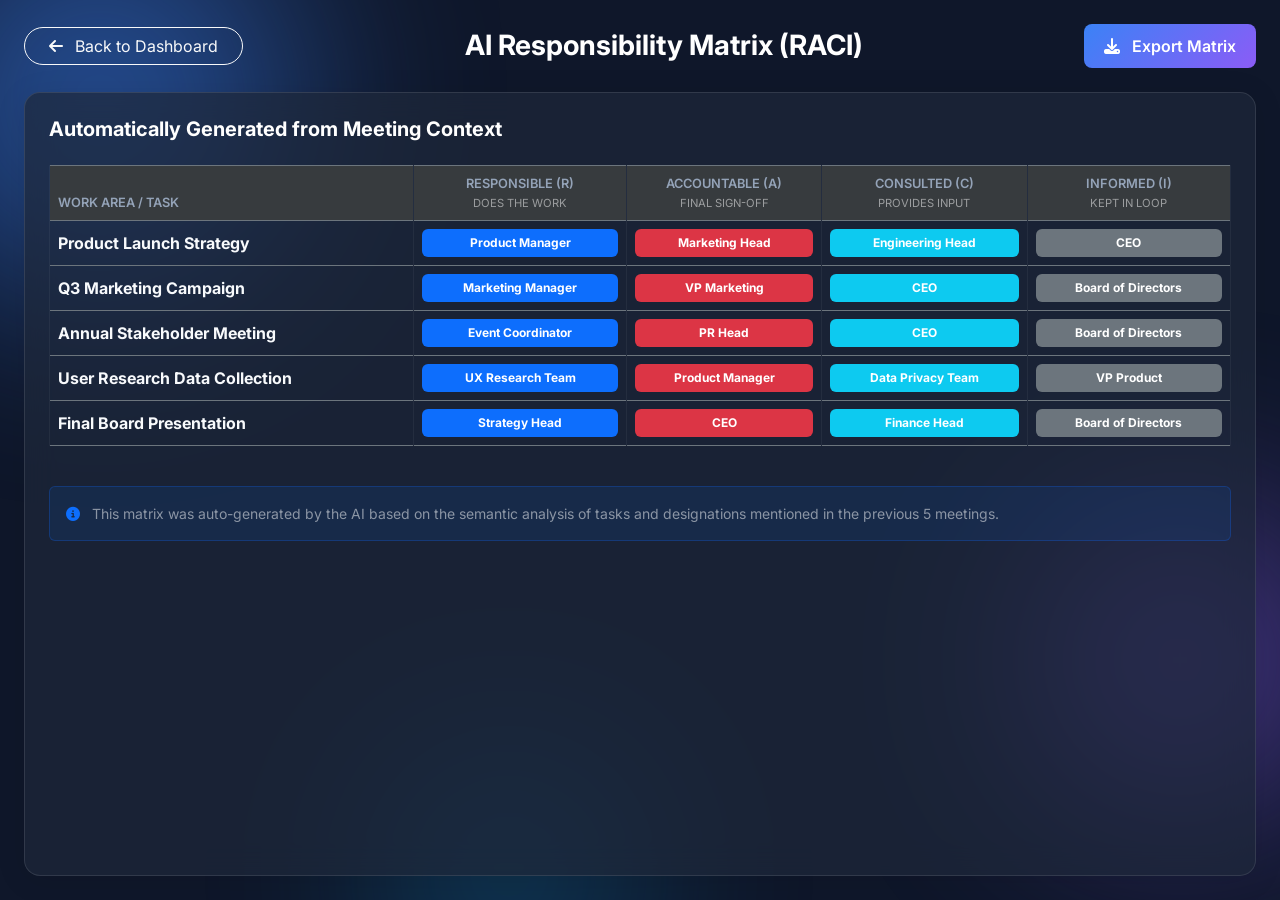
==== raci.html @ ea993d6a "j" ====
<!DOCTYPE html>
<html lang="en">
<head>
    <meta charset="UTF-8">
    <meta name="viewport" content="width=device-width, initial-scale=1.0">
    <title>AI RACI Matrix</title>
    <link href="https://cdn.jsdelivr.net/npm/bootstrap@5.3.2/dist/css/bootstrap.min.css" rel="stylesheet">
    <link rel="stylesheet" href="https://cdnjs.cloudflare.com/ajax/libs/font-awesome/6.4.2/css/all.min.css">
    <link href="https://fonts.googleapis.com/css2?family=Inter:wght@300;400;500;600;700&display=swap" rel="stylesheet">
    <link rel="stylesheet" href="style.css">
</head>
<body class="dark-theme">
    
    <div class="bg-shape shape-1"></div>
    <div class="bg-shape shape-2"></div>
    <div class="bg-shape shape-3"></div>

    <div class="container-fluid min-vh-100 d-flex flex-column p-4">
        <div class="d-flex justify-content-between align-items-center mb-4">
            <a href="index.html" class="btn btn-outline-light rounded-pill px-4"><i class="fa-solid fa-arrow-left me-2"></i> Back to Dashboard</a>
            <h3 class="text-white fw-bold mb-0">AI Responsibility Matrix (RACI)</h3>
            <button class="btn btn-primary premium-btn">
                <i class="fa-solid fa-download me-2"></i> Export Matrix
            </button>
        </div>

        <div class="glass-card p-4 rounded-4 flex-grow-1">
            <h5 class="text-white fw-bold mb-4">Automatically Generated from Meeting Context</h5>
            
            <div class="table-responsive">
                <table class="table table-dark table-bordered border-secondary glass-table text-center align-middle">
                    <thead class="table-active text-white-50">
                        <tr>
                            <th class="text-start">Work Area / Task</th>
                            <th>Responsible (R)<br><small class="text-white-50 fw-normal">Does the work</small></th>
                            <th>Accountable (A)<br><small class="text-white-50 fw-normal">Final sign-off</small></th>
                            <th>Consulted (C)<br><small class="text-white-50 fw-normal">Provides input</small></th>
                            <th>Informed (I)<br><small class="text-white-50 fw-normal">Kept in loop</small></th>
                        </tr>
                    </thead>
                    <tbody>
                        <tr>
                            <td class="text-start fw-bold">Product Launch Strategy</td>
                            <td><span class="badge bg-primary p-2 w-100">Product Manager</span></td>
                            <td><span class="badge bg-danger p-2 w-100">Marketing Head</span></td>
                            <td><span class="badge bg-info p-2 w-100">Engineering Head</span></td>
                            <td><span class="badge bg-secondary p-2 w-100">CEO</span></td>
                        </tr>
                        <tr>
                            <td class="text-start fw-bold">Q3 Marketing Campaign</td>
                            <td><span class="badge bg-primary p-2 w-100">Marketing Manager</span></td>
                            <td><span class="badge bg-danger p-2 w-100">VP Marketing</span></td>
                            <td><span class="badge bg-info p-2 w-100">CEO</span></td>
                            <td><span class="badge bg-secondary p-2 w-100">Board of Directors</span></td>
                        </tr>
                        <tr>
                            <td class="text-start fw-bold">Annual Stakeholder Meeting</td>
                            <td><span class="badge bg-primary p-2 w-100">Event Coordinator</span></td>
                            <td><span class="badge bg-danger p-2 w-100">PR Head</span></td>
                            <td><span class="badge bg-info p-2 w-100">CEO</span></td>
                            <td><span class="badge bg-secondary p-2 w-100">Board of Directors</span></td>
                        </tr>
                        <tr>
                            <td class="text-start fw-bold">User Research Data Collection</td>
                            <td><span class="badge bg-primary p-2 w-100">UX Research Team</span></td>
                            <td><span class="badge bg-danger p-2 w-100">Product Manager</span></td>
                            <td><span class="badge bg-info p-2 w-100">Data Privacy Team</span></td>
                            <td><span class="badge bg-secondary p-2 w-100">VP Product</span></td>
                        </tr>
                        <tr>
                            <td class="text-start fw-bold">Final Board Presentation</td>
                            <td><span class="badge bg-primary p-2 w-100">Strategy Head</span></td>
                            <td><span class="badge bg-danger p-2 w-100">CEO</span></td>
                            <td><span class="badge bg-info p-2 w-100">Finance Head</span></td>
                            <td><span class="badge bg-secondary p-2 w-100">Board of Directors</span></td>
                        </tr>
                    </tbody>
                </table>
            </div>
            
            <div class="mt-4 p-3 bg-primary bg-opacity-10 border border-primary border-opacity-25 rounded text-white-50 small">
                <i class="fa-solid fa-circle-info text-primary me-2"></i> This matrix was auto-generated by the AI based on the semantic analysis of tasks and designations mentioned in the previous 5 meetings.
            </div>
        </div>
    </div>
</body>
</html>
---- style.css ----
/* 
    AI Meeting Assistant (Enterprise Edition) 
    Premium Dark Mode & Glassmorphism Styles 
*/

:root {
    --primary-color: #3b82f6;
    --secondary-color: #8b5cf6;
    --bg-dark: #0f172a;
    --glass-bg: rgba(30, 41, 59, 0.7);
    --glass-border: rgba(255, 255, 255, 0.1);
    --text-primary: #f8fafc;
    --text-muted: #94a3b8;
    --danger: #ef4444;
    --warning: #f59e0b;
    --success: #10b981;
    --info: #0ea5e9;
}

body.dark-theme {
    background-color: var(--bg-dark);
    color: var(--text-primary);
    font-family: 'Inter', sans-serif;
    overflow-x: hidden;
    position: relative;
    min-height: 100vh;
}

/* Background Abstract Shapes */
.bg-shape {
    position: fixed;
    border-radius: 50%;
    filter: blur(100px);
    z-index: -1;
    opacity: 0.5;
}
.shape-1 {
    width: 400px;
    height: 400px;
    background: var(--primary-color);
    top: -100px;
    left: -100px;
}
.shape-2 {
    width: 300px;
    height: 300px;
    background: var(--secondary-color);
    bottom: 10%;
    right: -50px;
}
.shape-3 {
    width: 250px;
    height: 250px;
    background: var(--info);
    bottom: -100px;
    left: 30%;
    opacity: 0.3;
}

/* Glassmorphism Utilities */
.glass-card, .glass-sidebar, .glass-navbar {
    background: var(--glass-bg);
    backdrop-filter: blur(16px);
    -webkit-backdrop-filter: blur(16px);
    border: 1px solid var(--glass-border);
    box-shadow: 0 4px 30px rgba(0, 0, 0, 0.1);
}

/* Sidebar */
#wrapper {
    display: flex;
    min-height: 100vh;
}

#sidebar-wrapper {
    width: 260px;
    transition: all 0.3s ease;
    border-right: 1px solid var(--glass-border);
}

.list-group-item {
    border: none;
    font-weight: 500;
    transition: all 0.2s ease;
}

.list-group-item:hover, .active-nav {
    background: rgba(255,255,255,0.1) !important;
    transform: translateX(5px);
}
.active-nav {
    border-left: 4px solid var(--primary-color) !important;
}

/* Page Content */
#page-content-wrapper {
    flex-grow: 1;
    overflow-y: auto;
}

/* Stats Cards */
.stat-card {
    transition: transform 0.3s ease;
}
.stat-card:hover {
    transform: translateY(-5px);
}
.border-left-primary { border-left: 4px solid var(--primary-color); }
.border-left-warning { border-left: 4px solid var(--warning); }
.border-left-danger { border-left: 4px solid var(--danger); }
.border-left-success { border-left: 4px solid var(--success); }

.icon-box {
    width: 48px;
    height: 48px;
    border-radius: 12px;
    display: flex;
    align-items: center;
    justify-content: center;
    font-size: 20px;
}

/* Custom Buttons */
.premium-btn {
    background: linear-gradient(135deg, var(--primary-color), var(--secondary-color));
    border: none;
    padding: 10px 20px;
    border-radius: 8px;
    font-weight: 600;
    transition: all 0.3s ease;
}
.premium-btn:hover {
    box-shadow: 0 0 15px rgba(139, 92, 246, 0.5);
    transform: translateY(-2px);
}

/* Language Toggle Switch */
.language-switch {
    position: relative;
    width: 60px;
    height: 30px;
}
.language-switch .checkbox {
    opacity: 0;
    position: absolute;
}
.language-switch .label {
    background-color: rgba(255,255,255,0.1);
    border: 1px solid var(--glass-border);
    border-radius: 50px;
    cursor: pointer;
    display: flex;
    align-items: center;
    justify-content: space-between;
    padding: 5px;
    position: relative;
    height: 30px;
    width: 60px;
}
.language-switch .label .ball {
    background-color: white;
    border-radius: 50%;
    position: absolute;
    top: 2px;
    left: 2px;
    height: 24px;
    width: 24px;
    transform: translateX(0px);
    transition: transform 0.2s linear;
}
.language-switch .checkbox:checked + .label .ball {
    transform: translateX(30px);
}
.language-switch span {
    font-size: 10px;
    font-weight: bold;
    color: var(--text-primary);
    z-index: 1;
}
.language-switch .en { margin-left: 5px; }
.language-switch .hi { margin-right: 5px; }

/* Tables */
.glass-table {
    background: transparent !important;
}
.glass-table th, .glass-table td {
    background: transparent !important;
    border-color: rgba(255,255,255,0.05);
    color: var(--text-primary);
}
.glass-table th {
    font-weight: 600;
    text-transform: uppercase;
    font-size: 0.8rem;
    color: var(--text-muted);
}

/* Scrollbar */
::-webkit-scrollbar {
    width: 8px;
}
::-webkit-scrollbar-track {
    background: var(--bg-dark); 
}
::-webkit-scrollbar-thumb {
    background: var(--glass-bg); 
    border-radius: 10px;
}
::-webkit-scrollbar-thumb:hover {
    background: var(--primary-color); 
}

/* Responsive */
@media (max-width: 768px) {
    #sidebar-wrapper {
        margin-left: -260px;
    }
    #wrapper.toggled #sidebar-wrapper {
        margin-left: 0;
    }
}
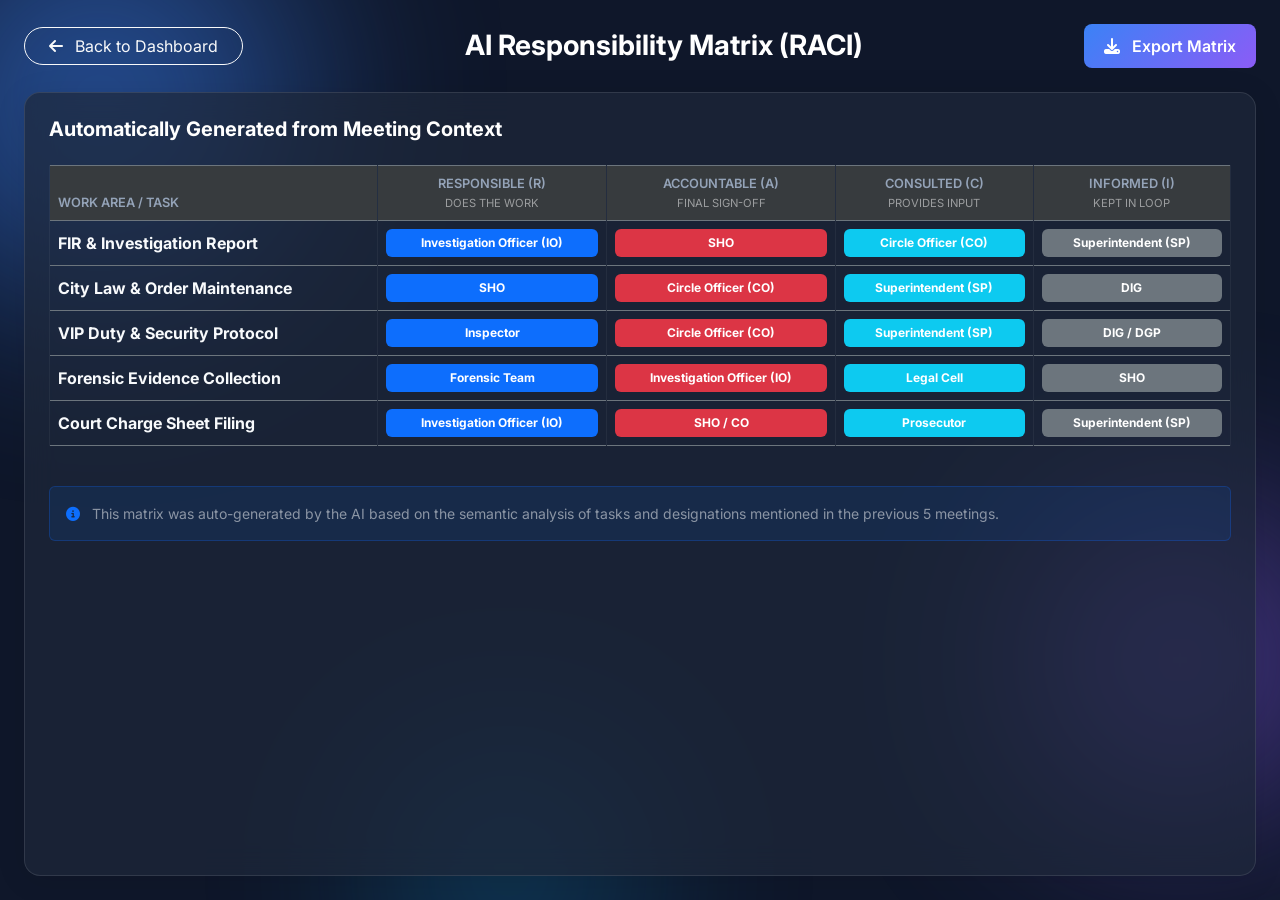
==== commit 96d05138: "h" ====
--- a/raci.html
+++ b/raci.html
@@ -40,39 +40,39 @@
                     </thead>
                     <tbody>
                         <tr>
-                            <td class="text-start fw-bold">Product Launch Strategy</td>
-                            <td><span class="badge bg-primary p-2 w-100">Product Manager</span></td>
-                            <td><span class="badge bg-danger p-2 w-100">Marketing Head</span></td>
-                            <td><span class="badge bg-info p-2 w-100">Engineering Head</span></td>
-                            <td><span class="badge bg-secondary p-2 w-100">CEO</span></td>
+                            <td class="text-start fw-bold">FIR & Investigation Report</td>
+                            <td><span class="badge bg-primary p-2 w-100">Investigation Officer (IO)</span></td>
+                            <td><span class="badge bg-danger p-2 w-100">SHO</span></td>
+                            <td><span class="badge bg-info p-2 w-100">Circle Officer (CO)</span></td>
+                            <td><span class="badge bg-secondary p-2 w-100">Superintendent (SP)</span></td>
                         </tr>
                         <tr>
-                            <td class="text-start fw-bold">Q3 Marketing Campaign</td>
-                            <td><span class="badge bg-primary p-2 w-100">Marketing Manager</span></td>
-                            <td><span class="badge bg-danger p-2 w-100">VP Marketing</span></td>
-                            <td><span class="badge bg-info p-2 w-100">CEO</span></td>
-                            <td><span class="badge bg-secondary p-2 w-100">Board of Directors</span></td>
+                            <td class="text-start fw-bold">City Law & Order Maintenance</td>
+                            <td><span class="badge bg-primary p-2 w-100">SHO</span></td>
+                            <td><span class="badge bg-danger p-2 w-100">Circle Officer (CO)</span></td>
+                            <td><span class="badge bg-info p-2 w-100">Superintendent (SP)</span></td>
+                            <td><span class="badge bg-secondary p-2 w-100">DIG</span></td>
                         </tr>
                         <tr>
-                            <td class="text-start fw-bold">Annual Stakeholder Meeting</td>
-                            <td><span class="badge bg-primary p-2 w-100">Event Coordinator</span></td>
-                            <td><span class="badge bg-danger p-2 w-100">PR Head</span></td>
-                            <td><span class="badge bg-info p-2 w-100">CEO</span></td>
-                            <td><span class="badge bg-secondary p-2 w-100">Board of Directors</span></td>
+                            <td class="text-start fw-bold">VIP Duty & Security Protocol</td>
+                            <td><span class="badge bg-primary p-2 w-100">Inspector</span></td>
+                            <td><span class="badge bg-danger p-2 w-100">Circle Officer (CO)</span></td>
+                            <td><span class="badge bg-info p-2 w-100">Superintendent (SP)</span></td>
+                            <td><span class="badge bg-secondary p-2 w-100">DIG / DGP</span></td>
                         </tr>
                         <tr>
-                            <td class="text-start fw-bold">User Research Data Collection</td>
-                            <td><span class="badge bg-primary p-2 w-100">UX Research Team</span></td>
-                            <td><span class="badge bg-danger p-2 w-100">Product Manager</span></td>
-                            <td><span class="badge bg-info p-2 w-100">Data Privacy Team</span></td>
-                            <td><span class="badge bg-secondary p-2 w-100">VP Product</span></td>
+                            <td class="text-start fw-bold">Forensic Evidence Collection</td>
+                            <td><span class="badge bg-primary p-2 w-100">Forensic Team</span></td>
+                            <td><span class="badge bg-danger p-2 w-100">Investigation Officer (IO)</span></td>
+                            <td><span class="badge bg-info p-2 w-100">Legal Cell</span></td>
+                            <td><span class="badge bg-secondary p-2 w-100">SHO</span></td>
                         </tr>
                         <tr>
-                            <td class="text-start fw-bold">Final Board Presentation</td>
-                            <td><span class="badge bg-primary p-2 w-100">Strategy Head</span></td>
-                            <td><span class="badge bg-danger p-2 w-100">CEO</span></td>
-                            <td><span class="badge bg-info p-2 w-100">Finance Head</span></td>
-                            <td><span class="badge bg-secondary p-2 w-100">Board of Directors</span></td>
+                            <td class="text-start fw-bold">Court Charge Sheet Filing</td>
+                            <td><span class="badge bg-primary p-2 w-100">Investigation Officer (IO)</span></td>
+                            <td><span class="badge bg-danger p-2 w-100">SHO / CO</span></td>
+                            <td><span class="badge bg-info p-2 w-100">Prosecutor</span></td>
+                            <td><span class="badge bg-secondary p-2 w-100">Superintendent (SP)</span></td>
                         </tr>
                     </tbody>
                 </table>
